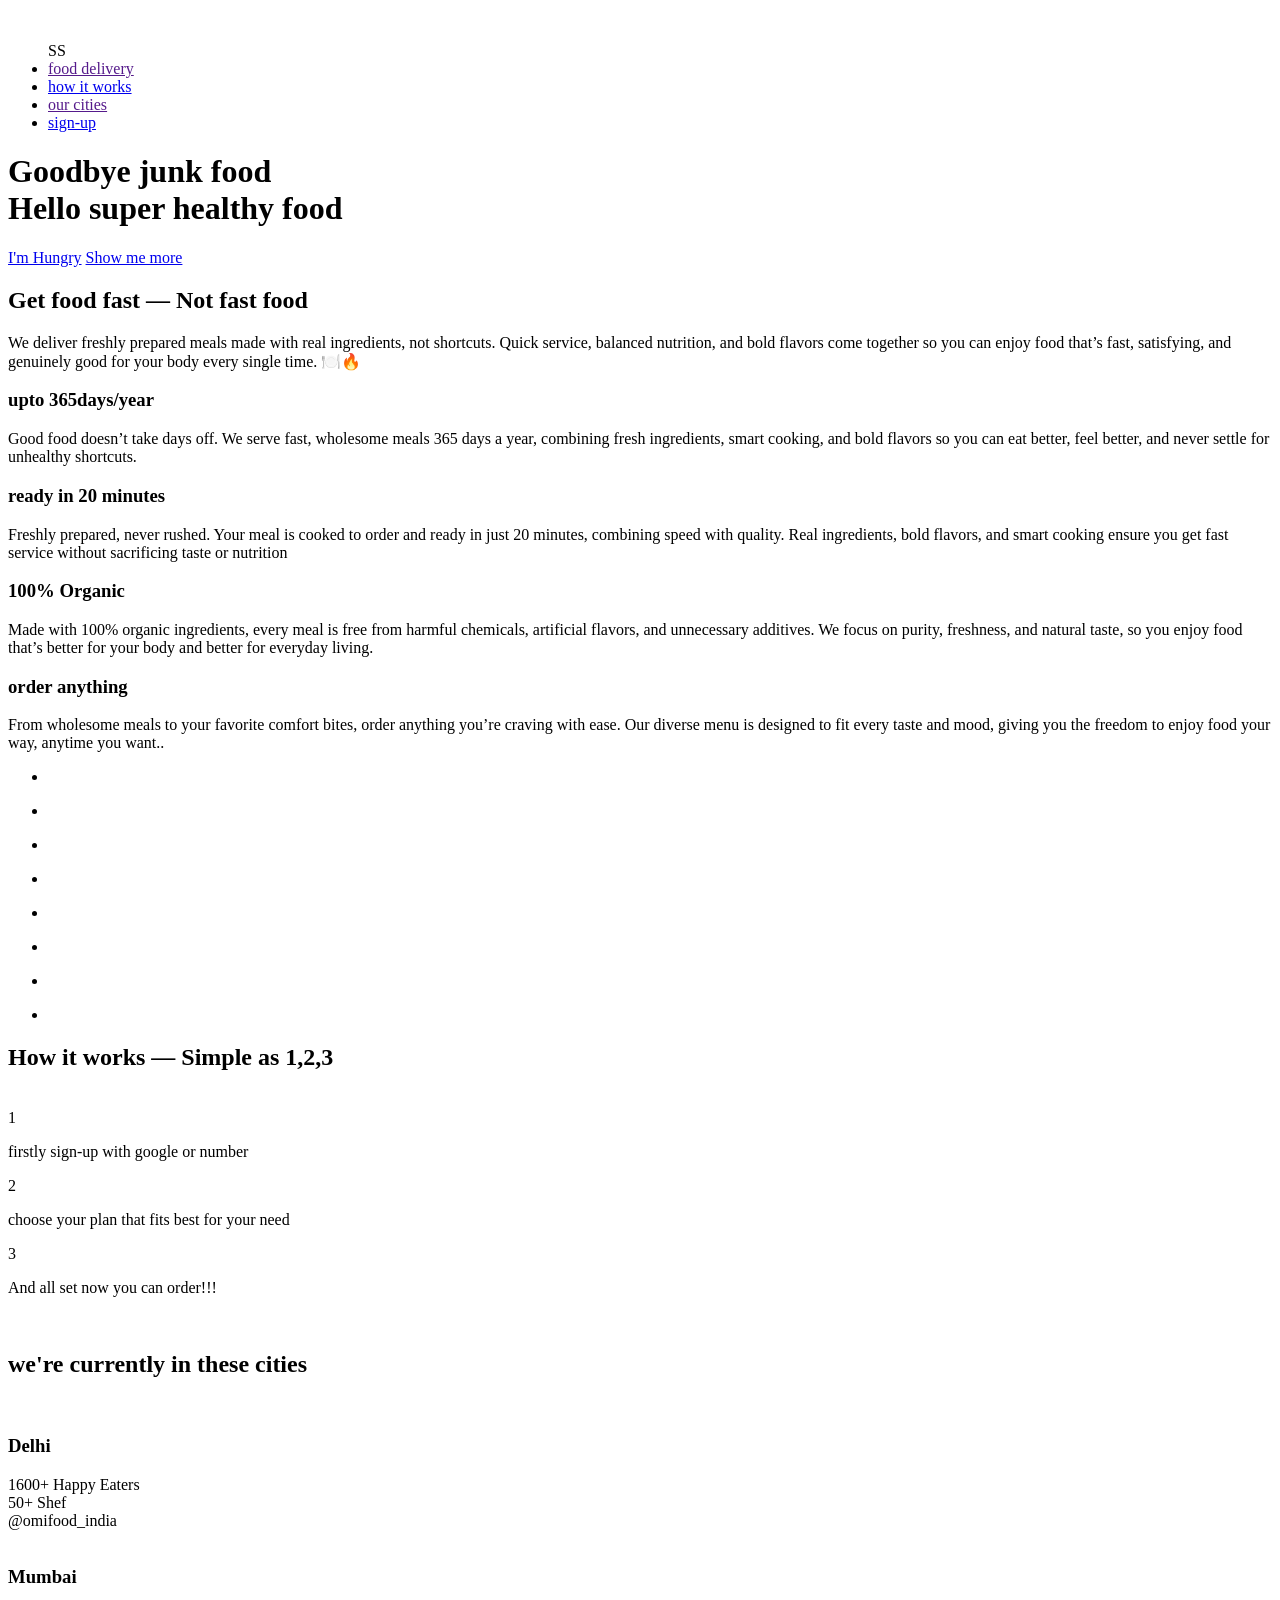
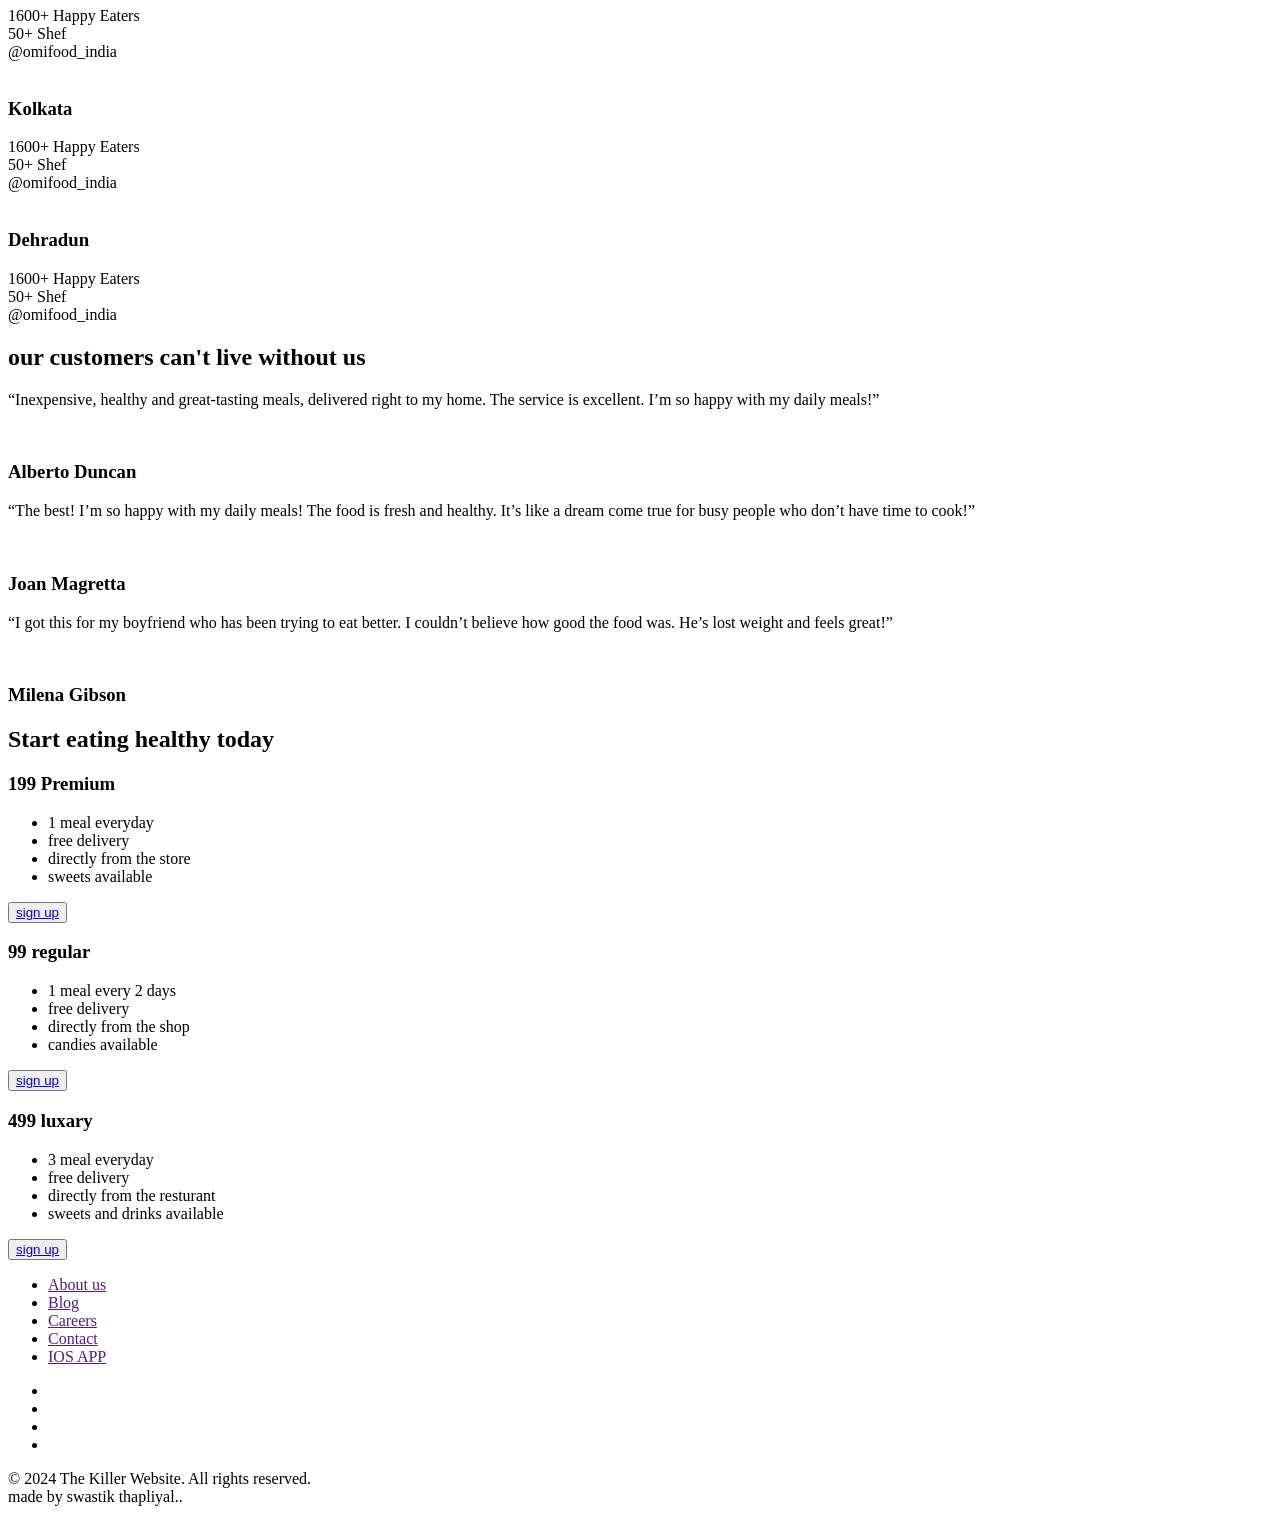
==== index.html @ 11663799 "Add files via upload" ====
<!DOCTYPE html>
<html lang="en">

<head>
    <meta charset="UTF-8">
    <meta name="viewport" content="width=device-width, initial-scale=1.0">
    <title>my food website</title>
    <link rel="stylesheet" href="vendors/css/normalize.css">
    <link rel="icon" type="image/png" href="resources/images/Dark_Green_Cute_and_Playful_Kitchen_Restaurant_Logo-removebg-preview.png">
    <link rel="stylesheet" href="resources/css/style.css">
    <link rel="stylesheet" href="resources/css/queries.css">
    <link rel="stylesheet" href="vendors/css/responsivegridsystem/col.css">
     <link rel="stylesheet" href="vendors/css/responsivegridsystem/12cols.css">
</head>

<body>
    <header>
        <nav>
            <div class="group">
                <img class="Logo swastik"
                    src="resources/images/Dark_Green_Cute_and_Playful_Kitchen_Restaurant_Logo-removebg-preview.png"
                    alt="">
                <ul class="main-nav">SS
                    <li><a href="">food delivery</a></li>
                    <li><a href="#how it works">how it works</a></li>
                    <li><a href="">our cities</a></li>
                    <li><a href="sign-up.html">sign-up</a></li>
                </ul>
            </div>

        </nav>
        <div class="hero-text-box">
            <h1>Goodbye junk food <br> Hello super healthy food</h1>
            <a href="#plans" class="btn btn-full">I'm Hungry</a>
            <a href="#feature" class="btn btn-ghost">Show me more</a>
        </div>
    </header>
    <section class="section-feature" id="feature">
        <div class="group">
            <h2>Get food fast &mdash; Not fast food</h2>
            <p class="long-copy">We deliver freshly prepared meals made with real ingredients, not shortcuts. Quick
                service, balanced nutrition, and bold flavors come together so you can enjoy food that’s fast,
                satisfying, and genuinely good for your body every single time. 🍽️🔥</p>
        </div>
        <div class="group">
            <div class="col span_1_of_4 box">
                <ion-icon class="icons" name="infinite-outline"></ion-icon>
                <h3>upto 365days/year</h3>
                <p>
                    Good food doesn’t take days off. We serve fast, wholesome meals 365 days a year, combining fresh
                    ingredients, smart cooking, and bold flavors so you can eat better, feel better, and never settle
                    for
                    unhealthy shortcuts.</p>
            </div>
            <div class="col span_1_of_4 box ">
                <ion-icon class="icons" name="stopwatch-outline"></ion-icon>

                <h3>ready in 20 minutes</h3>
                <p>Freshly prepared, never rushed. Your meal is cooked to order and ready in just 20 minutes, combining
                    speed with quality. Real ingredients, bold flavors, and smart cooking ensure you get fast service
                    without sacrificing taste or nutrition</p>
            </div>
            <div class="col span_1_of_4 box">
                <ion-icon class="icons" name="fast-food-outline"></ion-icon>
                <h3>100% Organic</h3>
                <p>Made with 100% organic ingredients, every meal is free from harmful chemicals, artificial
                    flavors, and unnecessary additives. We focus on purity, freshness, and natural taste, so you
                    enjoy food that’s better for your body and better for everyday living.</p>
            </div>
            <div class="col span_1_of_4 box">
                <ion-icon class="icons" name="cart-outline"></ion-icon>
                <h3>order anything</h3>
                <p>From wholesome meals to your favorite comfort bites, order anything you’re craving with ease.
                    Our diverse menu is designed to fit every taste and mood, giving you the freedom to enjoy
                    food your way, anytime you want..</p>
            </div>
        </div>
    </section>
    <section class="section-meals">
        <ul class="meals-showcase">
            <li>
                <figure class="meals-img"><img
                        src="resources/images/horizontal-view-tomato-soup-oil-bottle-beans-lemon-bunch-green-mixed-color-table.jpg"
                        alt=""></figure>
            </li>
            <li>
                <figure class="meals-img"><img src="resources/images/pexels-prabal-9609862.jpg " alt=""></figure>
            </li>
            <li>
                <figure class="meals-img"><img src="resources/images/pexels-dee-dave-60341237-8017998.jpg" alt="">
                </figure>
            </li>
            <li>
                <figure class="meals-img"><img src="resources/images/pexels-prabal-9609859.jpg" alt=""></figure>
            </li>
            <li>
                <figure class="meals-img"><img src="resources/images/pexels-prabal-9609865.jpg" alt=""></figure>
            </li>
            <li>
                <figure class="meals-img"><img src="resources/images/kevin-kevin-nwmZhwOSVnM-unsplash.jpg" alt="">
                </figure>
            </li>
            <li>
                <figure class="meals-img"><img src="resources/images/06.jpg" alt=""></figure>
            </li>
            <li>
                <figure class="meals-img"><img src="resources/images/05.jpg" alt=""></figure>
            </li>

        </ul>
    </section>
    <section class="section-step">
        <div class="group" id="how it works">
            <h2 class="how-work">How it works &mdash; Simple as 1,2,3</h2>
        </div>
        <div class="group section-box">
            <div class="col span_1_of_2 image-box">
                <img src="resources/images/UA-removebg-preview.png" alt="">
            </div>
            <div class="col span_1_of_2 work-box2">
                <div class="work-step">
                    <div>1</div>
                    <p>firstly sign-up with google or number</p>
                </div>
                <div class="work-step">
                    <div>2</div>
                    <p>choose your plan that fits best for your need</p>
                </div>
                <div class="work-step">
                    <div>3</div>
                    <p>And all set now you can order!!!</p>
                </div>

                <div class="good-icons">
                    <ion-icon name="logo-google"></ion-icon>
                    <ion-icon name="logo-instagram"></ion-icon>
                    <ion-icon name="logo-facebook"></ion-icon>
                </div>
                <div class="google">
                    <img class="xyz" src="resources/images/gp-removebg-preview.png" alt="">
                    <img src="resources/images/ap-removebg-preview.png" alt="">
                </div>
            </div>
        </div>
    </section>
    <section class="section-cities">
        <div class="group">
            <h2>we're currently in these cities</h2>
        </div>
        <div class="row">
            <div class="col span_1_of_4 box">
                <img src="resources/images/dehli.webp" alt="">
                <h3>Delhi</h3>
                <div class="city-feauture">
                    <ion-icon class="icon-small" name="person-circle-outline"></ion-icon> 1600+ Happy Eaters
                </div>
                <div class="city-feauture">
                    <ion-icon class="icon-small" name="star-sharp"></ion-icon> 50+ Shef
                </div>
                <div class="city-feauture">
                    <ion-icon class="icon-small" name="logo-twitter"></ion-icon> @omifood_india
                </div>
            </div>
            <div class="col span_1_of_4 box">
                <img src="resources/images/mumbai.jpg" alt="">
                <h3>Mumbai</h3>
                <div class="city-feauture">
                    <ion-icon class="icon-small" name="person-circle-outline"></ion-icon> 1600+ Happy Eaters
                </div>
                <div class="city-feauture">
                    <ion-icon class="icon-small" name="star-sharp"></ion-icon> 50+ Shef
                </div>
                <div class="city-feauture">
                    <ion-icon class="icon-small" name="logo-twitter"></ion-icon> @omifood_india
                </div>
            </div>
            <div class="col span_1_of_4 box">
                <img src="resources/images/kolkata.jpg" alt="">
                <h3>Kolkata</h3>
                <div class="city-feauture">
                    <ion-icon class="icon-small" name="person-circle-outline"></ion-icon> 1600+ Happy Eaters
                </div>
                <div class="city-feauture">
                    <ion-icon class="icon-small" name="star-sharp"></ion-icon> 50+ Shef
                </div>
                <div class="city-feauture">
                    <ion-icon class="icon-small" name="logo-twitter"></ion-icon> @omifood_india
                </div>
            </div>
            <div class="col span_1_of_4 box">
                <img src="resources/images/dehradun.jpg" alt="">
                <h3>Dehradun</h3>
                <div class="city-feauture">
                    <ion-icon class="icon-small" name="person-circle-outline"></ion-icon> 1600+ Happy Eaters
                </div>
                <div class="city-feauture">
                    <ion-icon class="icon-small" name="star-sharp"></ion-icon> 50+ Shef
                </div>
                <div class="city-feauture">
                    <ion-icon class="icon-small" name="logo-twitter"></ion-icon> @omifood_india
                </div>
            </div>
        </div>
    </section>
    <section class="customer-testmonials">
        <div class="group">
            <h2>our customers can't live without us</h2>
        </div>
        <div class="group">
            <div class="col span_1_of_3 box testimonial">
                <p>“Inexpensive, healthy and great-tasting meals, delivered right to my home. The service is
                    excellent. I’m so happy with my daily meals!”</p>
                <img src="resources/images/customer-1.jpg" alt="">
                <h3>Alberto Duncan <img src="resources/images/modi.jpg" alt=""></h3>
            </div>
            <div class="col span_1_of_3 box testimonial">
                <p>“The best! I’m so happy with my daily meals! The food is fresh and healthy. It’s like a dream
                    come true for busy people who don’t have time to cook!”</p>
                <img src="resources/images/customer-2.jpg" alt="">
                <h3>Joan Magretta <img src="resources/images/modi.jpg" alt=""></h3>
            </div>
            <div class="col span_1_of_3 box testimonial">
                <p>“I got this for my boyfriend who has been trying to eat better. I couldn’t believe how good the
                    food was. He’s lost weight and feels great!”</p>
                <img src="resources/images/customer-3.jpg" alt="">
                <h3>Milena Gibson <img src="resources/images/modi.jpg" alt=""></h3>
            </div>
        </div>
    </section>
    <section class="purchase" id="plans">
        <h2>Start eating healthy today</h2>
        <div class="group1">

            <div class="span_1_of_31 box1">

                <h3>199 Premium</h3>
                <ul>
                    <li class="li">1 meal everyday</li>
                    <li class="li">free delivery</li>
                    <li class="li">directly from the store</li>
                    <li class="li">sweets available</li>
                </ul>
                <button class="btn btn-full"><a href="sign-up.html">sign up</a></button>
            </div>
            <div class="span_1_of_31 box1">

                <h3>99 regular</h3>
                <ul>
                    <li class="li">1 meal every 2 days</li>
                    <li class="li">free delivery</li>
                    <li class="li">directly from the shop</li>
                    <li class="li">candies available</li>
                </ul>
                <button class="btn btn-full"><a href="sign-up.html">sign up</a></button>
            </div>
            <div class="span_1_of_31 box1">

                <h3>499 luxary</h3>
                <ul>
                    <li class="li">3 meal everyday</li>
                    <li class="li">free delivery</li>
                    <li class="li">directly from the resturant</li>
                    <li class="li">sweets and drinks available</li>
                </ul>
                <button class="btn btn-full"><a href="sign-up.html">sign up</a></button>
            </div>

    </section>

    <footer>
        <div class="group">
            <div class="col span_1_of_2">
                <ul class="footernav">
                    <li><a href="">About us</a></li>
                    <li><a href="">Blog</a></li>
                    <li><a href="">Careers</a></li>
                    <li><a href="">Contact</a></li>
                    <li><a href="">IOS APP</a></li>
                </ul>
            </div>
            <div class="col span_1_of_2">
                <ul class="sociallinks">
                    <li>
                        <ion-icon name="logo-facebook"></ion-icon>
                    </li>
                    <li>
                        <ion-icon name="logo-twitter"></ion-icon>
                    </li>
                    <li>
                        <ion-icon name="logo-instagram"></ion-icon>
                    </li>
                    <li>
                        <ion-icon name="logo-google"></ion-icon>
                    </li>
                </ul>
            </div>
            <div class="group">
                <p>&copy; 2024 The Killer Website. All rights reserved.
                    <br>
                    made by swastik thapliyal..
                </p>
            </div>
        </div>
    </footer>
    <script src="https://ajax.googleapis.com/ajax/libs/jquery/3.7.1/jquery.min.js"></script>
    <script type="module" src="https://unpkg.com/ionicons@7.1.0/dist/ionicons/ionicons.esm.js"></script>
    <script>
$(document).ready(function(){
  // Add smooth scrolling to all links
  $("a").on('click', function(event) {

    // Make sure this.hash has a value before overriding default behavior
    if (this.hash !== "") {
      // Prevent default anchor click behavior
      event.preventDefault();

      // Store hash
      var hash = this.hash;

      // Using jQuery's animate() method to add smooth page scroll
      // The optional number (800) specifies the number of milliseconds it takes to scroll to the specified area
      $('html, body').animate({
        scrollTop: $(hash).offset().top
      }, 800, function(){

        // Add hash (#) to URL when done scrolling (default click behavior)
        window.location.hash = hash;
      });
    } // End if
  });
});
</script>

</body>

</html>
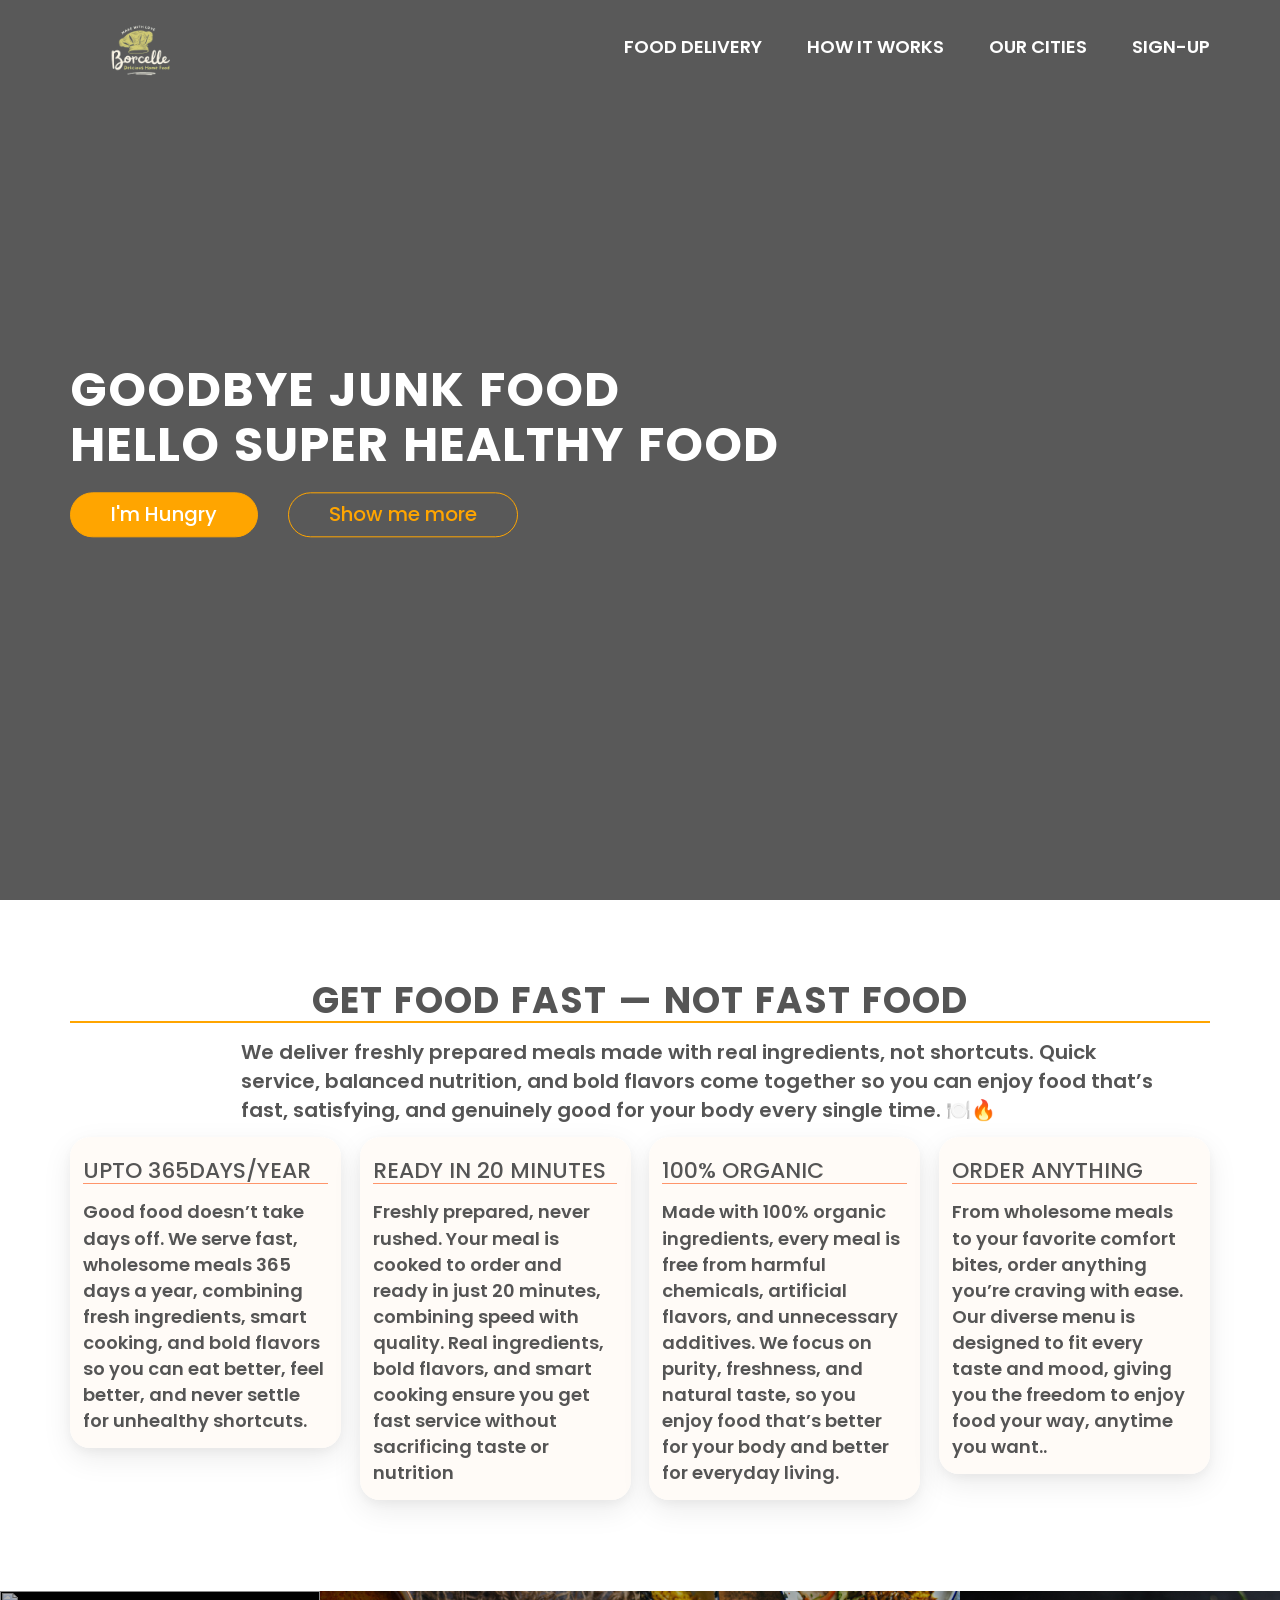
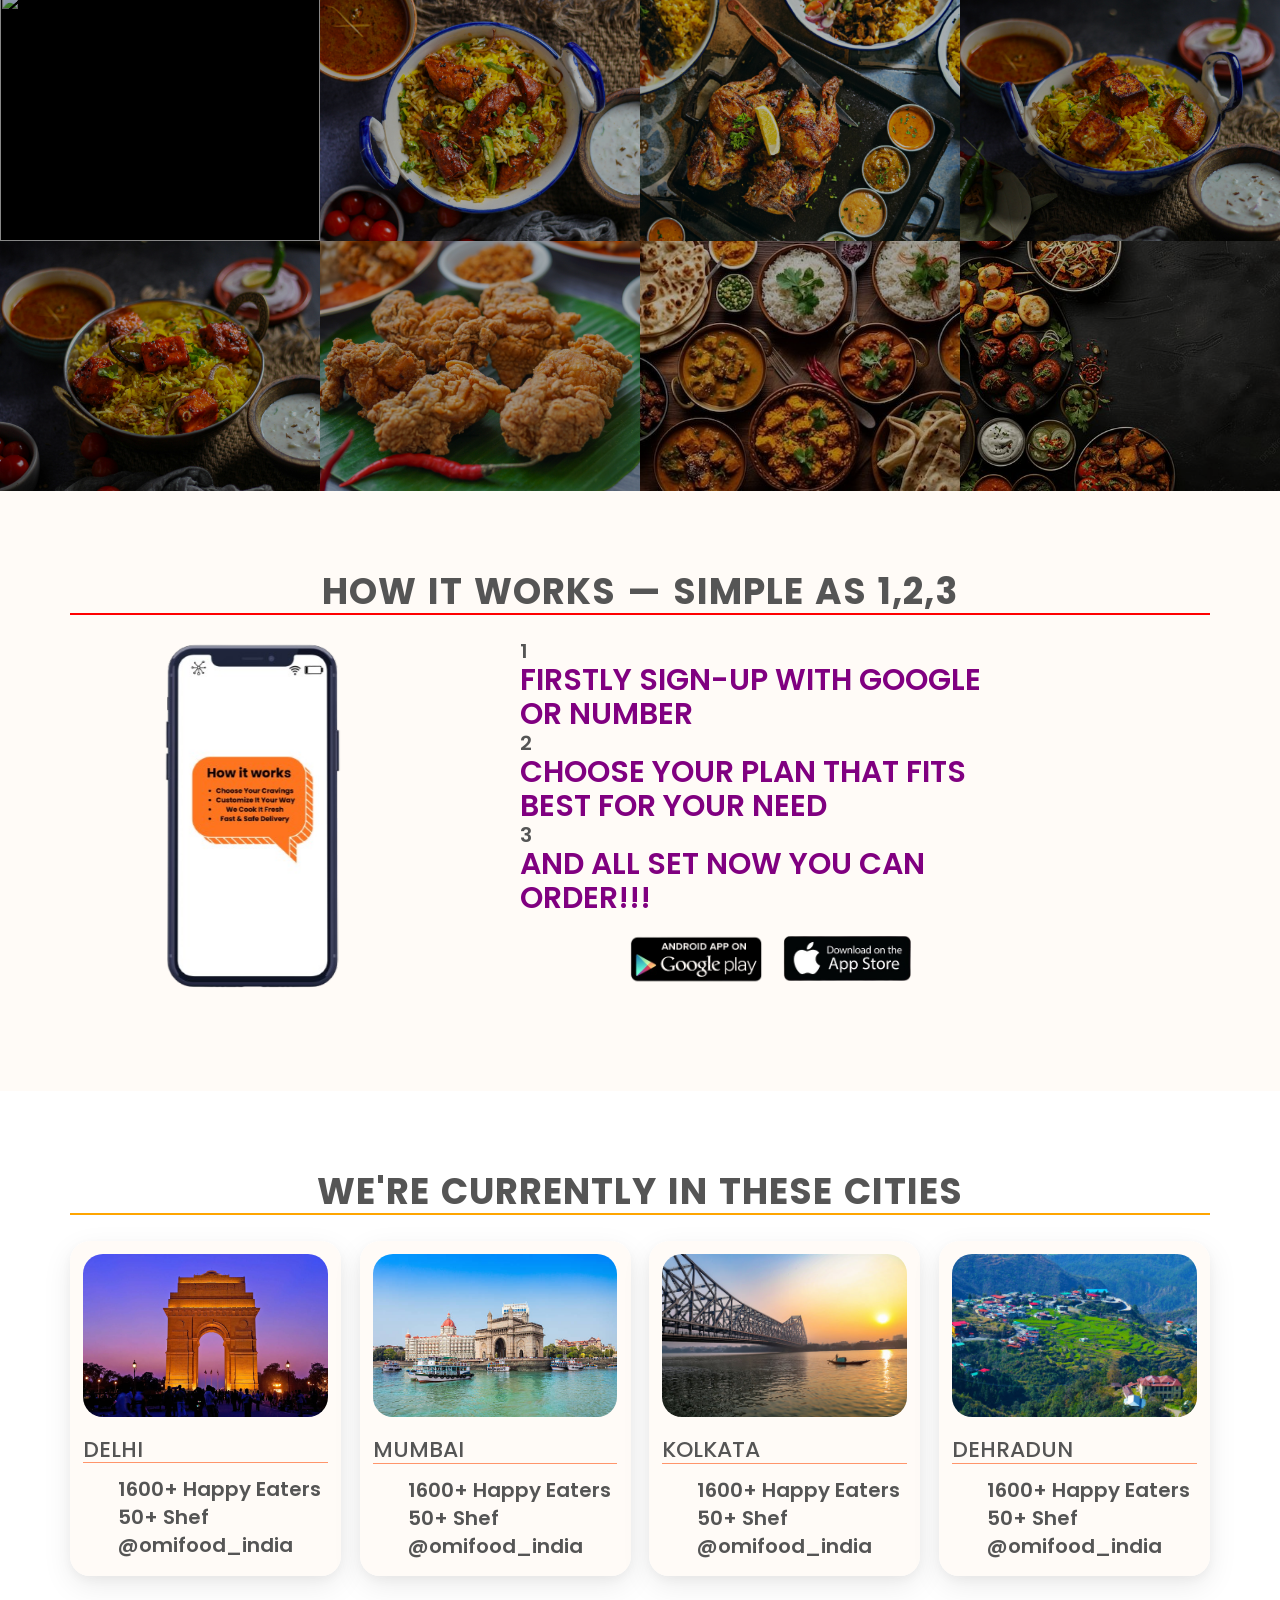
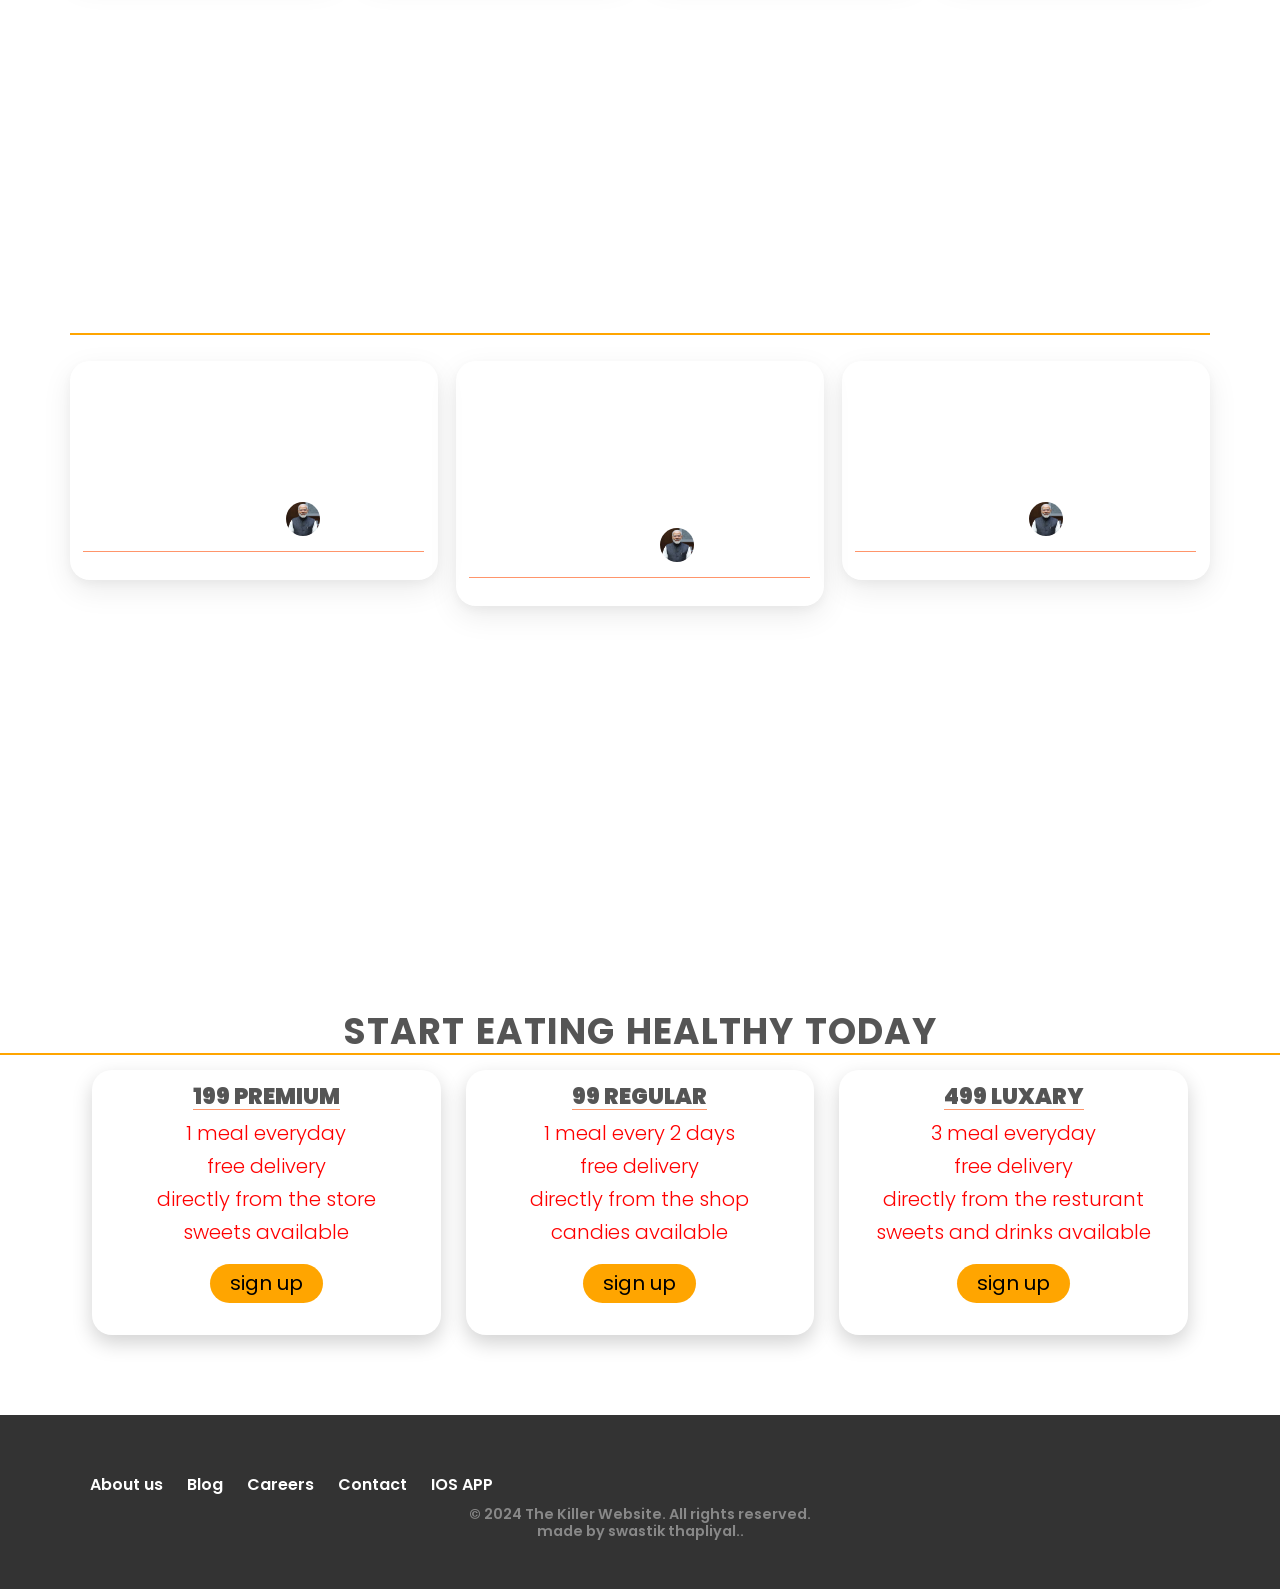
==== commit 2be675fd: "Update index.html" ====
--- a/index.html
+++ b/index.html
@@ -20,7 +20,7 @@
                 <img class="Logo swastik"
                     src="resources/images/Dark_Green_Cute_and_Playful_Kitchen_Restaurant_Logo-removebg-preview.png"
                     alt="">
-                <ul class="main-nav">SS
+                <ul class="main-nav">
                     <li><a href="">food delivery</a></li>
                     <li><a href="#how it works">how it works</a></li>
                     <li><a href="">our cities</a></li>
@@ -333,4 +333,4 @@
 
 </body>
 
-</html>+</html>
--- a/resources/css/style.css
+++ b/resources/css/style.css
@@ -0,0 +1,451 @@
+@import url('https://fonts.googleapis.com/css2?family=Baloo+2:wght@400..800&family=Poppins:ital,wght@0,100;0,200;0,300;0,400;0,500;0,600;0,700;0,800;0,900;1,100;1,200;1,300;1,400;1,500;1,600;1,700;1,800;1,900&display=swap');
+
+* {
+    margin: 0;
+    padding: 0;
+    box-sizing: border-box;
+}
+
+html {
+    background-color: #fff;
+    color: #555;
+    text-rendering: optimizeLegibility;
+    font-family: "Poppins", sans-serif;
+    font-weight: 600;
+    font-style: normal;
+    font-size: 20px;
+    scroll-behavior: smooth;
+    overflow-x: hidden;
+}
+
+.group {
+    margin: 0 auto;
+    max-width: 1140px;
+
+}
+h1{
+    margin-top: 0px;
+    margin-bottom: 20px;
+    padding: 0;
+ color: #fff;
+ font-size: 240%;
+ font-weight: 700;
+ text-transform: uppercase;
+ letter-spacing: 1px;
+ word-spacing: 3px;
+}
+header{
+      background-image:
+      linear-gradient(rgba(0,0,0,0.65), rgba(0,0,0,0.65)),
+      url("img/top-view-cooked-bell-peppers-with-different-seasonings-dark-grey-surface-food-dolma-vegetable-meal-beef.jpg");
+    height: 100vh;
+    background-size: cover;
+    background-position: center;
+   
+   
+  
+}
+    .hero-text-box{
+        position: absolute;
+        width: 1140px;
+        top: 50%;
+        left: 50%;
+        transform: translate(-50%,-50%);
+        
+    }
+.btn:link,
+.btn:visited{
+    display: inline-block;
+    padding: 10px 40px;
+    text-decoration: none;
+    font-weight: 500;
+    transition: background-color 0.2s, border 0.2s, color 0.2s;
+    border-radius: 200px;
+}
+
+.btn-full:link,
+.btn-full:visited{
+    background-color: orange;
+    color: white;
+    border: 1px solid orange;
+    margin-right: 25px;
+}
+
+.btn-ghost:link,
+.btn-ghost:visited{
+    background-color: transparent;
+    color: orange;
+    border: 1px solid orange;
+}
+
+
+.btn:hover,
+.btn:active{
+    background-color: rgba(255, 132, 0, 0.545);
+}
+
+.btn-ghost:hover,
+.btn-ghost:active{
+    background-color: rgba(255, 132, 0, 0.545);
+    color: #ffffff;
+}
+.Logo{
+    height: 100px;
+    width: auto;
+    float: left;
+    margin-left: 20px;
+}
+.main-nav
+{
+    list-style: none;
+    float: right;
+    margin-top: 35px;
+}
+.main-nav li{
+    display: inline-block;
+    margin-left: 40px;
+   
+}
+.main-nav li a:link,
+.main-nav li a:visited{
+  text-transform: uppercase;
+    color: #fff;
+    text-decoration: none;
+    font-size: 90%;
+border-bottom: 2px solid transparent;
+padding: 8px 0px;
+transition: border-bottom 0.2s;
+}
+.main-nav li a:hover,
+.main-nav li a:active{
+border-bottom: 2px solid orange;
+}
+section{
+    padding: 80px 0px;
+}
+h2{
+    font-weight: 500px;
+    text-align: center;
+    text-transform: uppercase;
+    word-spacing: 2px;
+    font-size: 180%;
+    margin-bottom: 15px;
+    letter-spacing: 1px;
+    border-bottom: 2px solid orange;
+}
+.long-copy{
+    line-height: 145%;
+    margin-left: 15%;
+    width: 80%;
+    margin-right: 15%;
+}
+.box{
+    padding: 1%;
+    border: 2px solid transparent;
+    border-radius: 20px;
+  box-shadow: 
+    0 10px 30px rgba(0, 0, 0, 0.08),
+    0 4px 10px rgba(0, 0, 0, 0.04);
+  transition: all 0.3s ease;
+  background-color: #fffaf5cc;
+}
+h3{
+    text-transform: uppercase;
+    font-weight: 500;
+    margin-bottom: 15px;
+    font-size: 110%;
+    border-bottom: 1px solid rgb(255, 149, 107);
+}
+.box p{
+    font-size: 90%;
+    line-height: 145%;
+}
+/* .icons{
+height: 
+} */
+ .box:hover,
+ .box:active{
+      transform: translateY(-8px);
+  box-shadow: 
+    0 20px 40px rgba(0, 0, 0, 0.12),
+    0 8px 15px rgba(0, 0, 0, 0.06);
+
+ }
+ .icons{
+    font-size: 350%;
+    display: block;
+    color: purple;
+    margin-bottom: 8px;
+ }
+.section-meals {
+    width: 100%;
+    padding: 0;
+    margin: 0;
+    overflow: hidden; /* scrollbar hatane ke liye */
+}
+
+.meals-showcase {
+    list-style: none;
+    display: grid;
+    grid-template-columns: repeat(4, 1fr); /* 4 images ek row me */
+    grid-template-rows: repeat(2, 250px);  /* 2 rows */
+    gap: 0; /* no gap */
+    margin: 0;
+    padding: 0;
+}
+
+.meals-showcase li {
+    width: 100%;
+    height: 100%;
+}
+
+.meals-img {
+    width: 100%;
+    height: 100%;
+    overflow: hidden;
+    background-color: black;
+}
+
+.meals-img img{
+    width: 100%;
+    height: 100%;
+    object-fit: cover; /* images crop ho jaengi but same size */
+    display: block;
+    opacity: 0.7;
+    transition: transform 0.5s, opacity 0.3s;
+}
+
+.meals-img img:hover{
+    transform: scale(1.07);
+ 
+    opacity: 1;
+}
+
+.image-box img{
+    width: auto;
+    height: 350px;
+   
+    object-fit: cover;
+;
+
+}
+.image-box{
+    display: flex !important;
+    justify-content: center;
+    align-items: center;
+    height: 100%;
+    width: 100%;
+    margin: 0 auto;
+   
+}
+.section-box{
+    width: 80%;
+   margin: 0;
+    padding: 0;
+  
+
+}
+.work-box2{
+      height: fit-content;
+
+}
+.work-step p{
+    text-transform: uppercase;
+    font-size: 30px;
+    color: purple;
+}
+.good-icons{
+   display: flex;
+   justify-content: space-between;
+/* position: relative;
+top: 20px;
+width: 30%; */
+}
+.how-work{
+    border-bottom: 2px solid red;
+}
+.google{
+    display: flex;
+    justify-content: center;
+    align-items: center;
+   
+}
+.google img{
+    width: 30%;
+}
+.xyz{
+    height: 10%;
+}
+
+.box img{
+    width: 100%;
+    height: 150px;
+    object-fit: cover;
+    margin-bottom: 15px;
+    border-radius: 20px;
+    height: auto;
+}
+.section-step{
+    background-color: #fffaf5cc;
+    height: fit-content;
+
+}
+.city-feauture{
+margin-bottom: 5px;
+}
+.icon-small{
+    margin-top: -5px;
+color: orange;
+display: inline-block;
+width: 30px;
+}
+.section-cities{
+  /* position: relative; */
+  height: 80vh;
+  /* top: -43px; */
+  background-color: transparent;
+}
+.customer-testmonials {
+    background-image: linear-gradient(rgba(0,0,0,0.65), rgba(0,0,0,0.65)),
+                      url("img/pizza.jpg");
+                      /* height: 100vh; */
+    background-size: cover;
+    background-position: center;
+    background-attachment: fixed;
+
+    min-height: 80vh;   /* ya 100vh */
+    padding: 80px 0;    /* content ke liye space */
+    margin:0;
+    color: #fff;
+}
+.testimonial{
+    color: rgb(255, 255, 255);
+    display: flex;
+    justify-content: space-between;
+    align-items: center;
+}
+
+.testimonial img{
+    width: 10%;
+
+margin-right: 10px;
+
+    border-radius: 50%;
+    object-fit: cover;
+    margin-bottom: 15px;
+vertical-align: middle;
+}
+.customer-testmonials .box{
+    background-color: transparent;
+}
+
+.customer-testmonials .box:hover{
+    background-color: thistle;
+    color: black;
+}
+.box1{
+    border: 2px solid transparent;
+    border-radius: 20px;
+   width: 27.26%;
+
+             /* ↓ reduced width */
+    display: flex;
+    flex-direction: column;
+    justify-content: space-between; /* pushes button to bottom */
+    align-items: center;       /* centers horizontally */
+    padding: 10px;
+     box-shadow: 0 8px 20px rgba(0,0,0,0.18);
+   transition: ease-in-out 0.3s;
+}
+.box1 h3{
+    text-align: center;
+    border-bottom: 1px solid rgb(255, 149, 107);
+    margin: 2px;
+    padding: 0;
+    text-transform: uppercase;
+    font-weight: bolder;
+    
+}
+.box1 ul li{
+    text-align: center;
+ font-size: 20px;
+ list-style: none;
+
+}
+.li{
+margin: 10px 0 0 0;
+font-weight: 300;
+color: red;
+}
+.box1 button{
+    border-radius: 20px;
+    background-color: orange;
+    padding: 8px 20px;
+    border: none;
+    cursor: pointer;
+    margin: 20px;
+}
+.group1{
+    display: flex;
+gap: 25px;
+justify-content: center;
+}
+.box1:hover{
+    box-shadow:    0 5px 15px rgba(255, 193, 7, 0.4),
+        0 10px 30px rgba(255, 193, 7, 0.3); 
+         transform: translateY(-8px);
+}
+footer{
+    background: #333;
+    font-size: 80%;
+    padding: 50px ;
+
+ 
+
+}
+.footernav{
+    list-style: none;
+    float: left;
+
+}
+.sociallinks{
+    list-style: none;
+    float: right;
+
+}
+.footernav li,
+.sociallinks li{
+    display: inline-block;
+    margin-left: 20px;
+}
+.footernav li a:link,
+.footernav li a:visited,
+.sociallinks li a:link,
+.sociallinks li a:visited{
+    color: #fff;
+    text-decoration: none;
+    transition: color 0.2s;
+    border: 0;
+}
+.footernav li a:hover,
+.footernav li a:hover{
+    color: orange;
+}
+footer p{
+    color: #888;
+    text-align: center;
+    font-size: 90%;
+    margin-top: 20px;
+}
+.sociallinks li:hover{
+    color: orange;
+}
+.row{
+    max-width: 1140px;
+    margin: 0 auto;
+
+}
+a{
+    text-decoration: none;
+    color: inherit;
+}
--- a/resources/css/queries.css
+++ b/resources/css/queries.css
@@ -0,0 +1,138 @@
+/* media queries for large tablets to laptops */
+@media only screen and (max-width: 1200px) {
+       .hero-text-box{
+    
+        width: 100%;
+        padding: 0 2%;
+        
+        
+    }
+    .group{
+        padding: 0 2%;
+    }
+}
+
+
+
+/* media queries for small tablets to large tablets */
+@media only screen and (max-width: 1023px) {
+    .long-copy{
+        width: 80%;
+        margin-left: 10%;
+    }
+    body{ font-size: 18px;}
+    section{
+        padding: 60px 0;
+    }
+    .section-box{
+        margin: 10px;
+    }
+    .google{
+       position: relative;
+       top: 20px;
+    }
+    .work-box2{
+        margin-top: 20px;
+        position: relative;
+        right: -20px;
+        
+    }
+    .work-step{
+        position: relative;
+         bottom: 47px;
+        
+    }
+    .good-icons{
+        position: relative;
+        bottom: 50px;
+    }
+}
+
+/* media queries for small phone to small tablet */
+@media only screen and (max-width: 767px) {
+    .hero-text-box h1{
+        font-size: 120%;
+        font-weight: 700;
+    }
+    .hero-text-box a{
+        width: 30%;
+    }
+   .box p{
+    font-size: 60%;
+   }
+   .box .icons{
+    font-size: 190%;
+   }
+   .long-copy {
+    font-size: 13px;
+   }
+   .work-step p{
+    font-size: 15px;
+   }
+   
+   .city-feauture{
+    font-size: 12px;
+   }
+  .city-feauture .icons-small{
+   width: 30px;
+}
+.main-nav li{
+    font-size: 14px;
+   
+}
+.main-nav{
+    margin-top: 22px;
+}
+ .swastik{
+    height: 75px;
+
+}
+.footernav{
+    font-size: 10px;
+}
+}
+
+/* media queries for small phone */
+@media only screen and (max-width: 480px) {
+    section{
+        padding: 25px 0;
+    }
+    .main-nav li{
+        margin: 4px;
+        font-size: 60%;
+    }
+    .main-nav{
+        margin-top: 10px;
+    }
+   nav .group{
+    padding: 0;
+    font-size: 100%;
+    margin: 0;
+
+   }
+   .swastik{
+    height: 50px;
+   }
+   .hero-text-box a{
+    width: 30%;
+    font-size: 30%
+    ;
+   }
+   .long-copy{
+    font-size: 10px;
+   }
+   .work-box img{
+    margin: 30px;
+
+   }
+   .work-step {
+   position: relative;
+        bottom: 10px;
+        left: 28px;
+   }
+   .good-icons{
+     position: relative;
+    bottom: 1px;
+   }
+
+}
--- a/vendors/css/responsivegridsystem/col.css
+++ b/vendors/css/responsivegridsystem/col.css
@@ -0,0 +1,764 @@
+
+/*  SECTIONS  ============================================================================= */
+
+.section {
+	clear: both;
+	padding: 0px;
+	margin: 0px;
+}
+
+/*  GROUPING  ============================================================================= */
+
+
+.group:before,
+.group:after {
+    content:"";
+    display:table;
+}
+.group:after {
+    clear:both;
+}
+.group {
+    zoom:1; /* For IE 6/7 (trigger hasLayout) */
+}
+
+/*  GRID COLUMN SETUP   ==================================================================== */
+
+.col {
+	display: block;
+	float:left;
+	margin: 1% 0 1% 1.6%;
+}
+
+.col:first-child { margin-left: 0; } /* all browsers except IE6 and lower */
+
+
+/*  REMOVE MARGINS AS ALL GO FULL WIDTH AT 480 PIXELS */
+
+@media only screen and (max-width: 480px) {
+	.col { 
+		margin: 1% 0 1% 0%;
+	}
+}
+/*  GRID OF TWO   ============================================================================= */
+
+
+.span_2_of_2 {
+	width: 100%;
+}
+
+.span_1_of_2 {
+	width: 49.2%;
+}
+
+/*  GO FULL WIDTH AT LESS THAN 480 PIXELS */
+
+@media only screen and (max-width: 480px) {
+	.span_2_of_2 {
+		width: 100%; 
+	}
+	.span_1_of_2 {
+		width: 100%; 
+	}
+}
+
+/*  GRID OF THREE   ============================================================================= */
+
+	
+.span_3_of_3 {
+	width: 100%; 
+}
+
+.span_2_of_3 {
+	width: 66.13%; 
+}
+
+.span_1_of_3 {
+	width: 32.26%; 
+}
+
+
+/*  GO FULL WIDTH AT LESS THAN 480 PIXELS */
+
+@media only screen and (max-width: 480px) {
+	.span_3_of_3 {
+		width: 100%; 
+	}
+	.span_2_of_3 {
+		width: 100%; 
+	}
+	.span_1_of_3 {
+		width: 100%;
+	}
+}
+/*  GRID OF FOUR   ============================================================================= */
+
+	
+.span_4_of_4 {
+	width: 100%; 
+}
+
+.span_3_of_4 {
+	width: 74.6%; 
+}
+
+.span_2_of_4 {
+	width: 49.2%; 
+}
+
+.span_1_of_4 {
+	width: 23.8%; 
+}
+
+
+/*  GO FULL WIDTH AT LESS THAN 480 PIXELS */
+
+@media only screen and (max-width: 480px) {
+	.span_4_of_4 {
+		width: 100%; 
+	}
+	.span_3_of_4 {
+		width: 100%; 
+	}
+	.span_2_of_4 {
+		width: 100%; 
+	}
+	.span_1_of_4 {
+		width: 100%; 
+	}
+}
+/*  GRID OF FIVE   ============================================================================= */
+
+	
+.span_5_of_5 {
+	width: 100%;
+}
+
+.span_4_of_5 {
+  	width: 79.68%; 
+}
+
+.span_3_of_5 {
+  	width: 59.36%; 
+}
+
+.span_2_of_5 {
+  	width: 39.04%;
+}
+
+.span_1_of_5 {
+  	width: 18.72%;
+}
+
+
+/*  GO FULL WIDTH AT LESS THAN 480 PIXELS */
+
+@media only screen and (max-width: 480px) {
+	.span_5_of_5 {
+		width: 100%; 
+	}
+	.span_4_of_5 {
+		width: 100%; 
+	}
+	.span_3_of_5 {
+		width: 100%; 
+	}
+	.span_2_of_5 {
+		width: 100%; 
+	}
+	.span_1_of_5 {
+		width: 100%; 
+	}
+}
+/*  GRID OF SIX   ============================================================================= */
+
+
+.span_6_of_6 {
+	width: 100%;
+}
+
+.span_5_of_6 {
+  	width: 83.06%;
+}
+
+.span_4_of_6 {
+  	width: 66.13%;
+}
+
+.span_3_of_6 {
+  	width: 49.2%;
+}
+
+.span_2_of_6 {
+  	width: 32.26%;
+}
+
+.span_1_of_6 {
+  	width: 15.33%;
+}
+
+
+/*  GO FULL WIDTH AT LESS THAN 480 PIXELS */
+
+@media only screen and (max-width: 480px) {
+	.span_6_of_6 {
+		width: 100%; 
+	}
+	.span_5_of_6 {
+		width: 100%; 
+	}
+	.span_4_of_6 {
+		width: 100%; 
+	}
+	.span_3_of_6 {
+		width: 100%; 
+	}
+	.span_2_of_6 {
+		width: 100%; 
+	}
+	.span_1_of_6 {
+		width: 100%; 
+	}
+}
+/*  GRID OF SEVEN   ============================================================================= */
+
+
+.span_7_of_7 {
+	width: 100%;
+}
+
+.span_6_of_7 {
+	width: 85.48%;
+}
+
+.span_5_of_7 {
+  	width: 70.97%;
+}
+
+.span_4_of_7 {
+  	width: 56.45%;
+}
+
+.span_3_of_7 {
+  	width: 41.94%;
+}
+
+.span_2_of_7 {
+  	width: 27.42%;
+}
+
+.span_1_of_7 {
+  	width: 12.91%;
+}
+
+
+/*  GO FULL WIDTH AT LESS THAN 480 PIXELS */
+
+@media only screen and (max-width: 480px) {
+	.span_7_of_7 {
+		width: 100%; 
+	}
+	.span_6_of_7 {
+		width: 100%; 
+	}
+	.span_5_of_7 {
+		width: 100%; 
+	}
+	.span_4_of_7 {
+		width: 100%; 
+	}
+	.span_3_of_7 {
+		width: 100%; 
+	}
+	.span_2_of_7 {
+		width: 100%; 
+	}
+	.span_1_of_7 {
+		width: 100%; 
+	}
+}
+/*  GRID OF EIGHT   ============================================================================= */
+
+	
+.span_8_of_8 {
+	width: 100%;
+}
+
+.span_7_of_8 {
+	width: 87.3%; 
+}
+
+.span_6_of_8 {
+	width: 74.6%; 
+}
+
+.span_5_of_8 {
+	width: 61.9%; 
+}
+
+.span_4_of_8 {
+	width: 49.2%; 
+}
+
+.span_3_of_8 {
+	width: 36.5%;
+}
+
+.span_2_of_8 {
+	width: 23.8%; 
+}
+
+.span_1_of_8 {
+	width: 11.1%; 
+}
+
+
+/*  GO FULL WIDTH AT LESS THAN 480 PIXELS */
+
+@media only screen and (max-width: 480px) {
+	.span_8_of_8 {
+		width: 100%; 
+	}
+	.span_7_of_8 {
+		width: 100%; 
+	}
+	.span_6_of_8 {
+		width: 100%; 
+	}
+	.span_5_of_8 {
+		width: 100%; 
+	}
+	.span_4_of_8 {
+		width: 100%; 
+	}
+	.span_3_of_8 {
+		width: 100%; 
+	}
+	.span_2_of_8 {
+		width: 100%; 
+	}
+	.span_1_of_8 {
+		width: 100%; 
+	}
+}
+/*  GRID OF NINE   ============================================================================= */
+
+
+.span_9_of_9 {
+	width: 100%;
+}
+
+.span_8_of_9 {
+	width: 88.71%;
+}
+
+.span_7_of_9 {
+	width: 77.42%; 
+}
+
+.span_6_of_9 {
+	width: 66.13%; 
+}
+
+.span_5_of_9 {
+	width: 54.84%; 
+}
+
+.span_4_of_9 {
+	width: 43.55%; 
+}
+
+.span_3_of_9 {
+	width: 32.26%;
+}
+
+.span_2_of_9 {
+	width: 20.97%; 
+}
+
+.span_1_of_9 {
+	width: 9.68%; 
+}
+
+
+/*  GO FULL WIDTH AT LESS THAN 480 PIXELS */
+
+@media only screen and (max-width: 480px) {
+	.span_9_of_9 {
+		width: 100%; 
+	}
+	.span_8_of_9 {
+		width: 100%; 
+	}
+	.span_7_of_9 {
+		width: 100%; 
+	}
+	.span_6_of_9 {
+		width: 100%; 
+	}
+	.span_5_of_9 {
+		width: 100%; 
+	}
+	.span_4_of_9 {
+		width: 100%; 
+	}
+	.span_3_of_9 {
+		width: 100%; 
+	}
+	.span_2_of_9 {
+		width: 100%; 
+	}
+	.span_1_of_9 {
+		width: 100%; 
+	}
+}
+/*  GRID OF TEN   ============================================================================= */
+
+
+.span_10_of_10 {
+	width: 100%;
+}
+
+.span_9_of_10 {
+	width: 89.84%;
+}
+
+.span_8_of_10 {
+	width: 79.68%;
+}
+
+.span_7_of_10 {
+	width: 69.52%; 
+}
+
+.span_6_of_10 {
+	width: 59.36%; 
+}
+
+.span_5_of_10 {
+	width: 49.2%; 
+}
+
+.span_4_of_10 {
+	width: 39.04%; 
+}
+
+.span_3_of_10 {
+	width: 28.88%;
+}
+
+.span_2_of_10 {
+	width: 18.72%; 
+}
+
+.span_1_of_10 {
+	width: 8.56%; 
+}
+
+
+/*  GO FULL WIDTH AT LESS THAN 480 PIXELS */
+
+@media only screen and (max-width: 480px) {
+	.span_10_of_10 {
+		width: 100%; 
+	}
+	.span_9_of_10 {
+		width: 100%; 
+	}
+	.span_8_of_10 {
+		width: 100%; 
+	}
+	.span_7_of_10 {
+		width: 100%; 
+	}
+	.span_6_of_10 {
+		width: 100%; 
+	}
+	.span_5_of_10 {
+		width: 100%; 
+	}
+	.span_4_of_10 {
+		width: 100%; 
+	}
+	.span_3_of_10 {
+		width: 100%; 
+	}
+	.span_2_of_10 {
+		width: 100%; 
+	}
+	.span_1_of_10 {
+		width: 100%; 
+	}
+}
+/*  GRID OF ELEVEN   ============================================================================= */
+
+.span_11_of_11 {
+	width: 100%;
+}
+
+.span_10_of_11 {
+	width: 90.76%;
+}
+
+.span_9_of_11 {
+	width: 81.52%;
+}
+
+.span_8_of_11 {
+	width: 72.29%;
+}
+
+.span_7_of_11 {
+	width: 63.05%; 
+}
+
+.span_6_of_11 {
+	width: 53.81%; 
+}
+
+.span_5_of_11 {
+	width: 44.58%; 
+}
+
+.span_4_of_11 {
+	width: 35.34%; 
+}
+
+.span_3_of_11 {
+	width: 26.1%;
+}
+
+.span_2_of_11 {
+	width: 16.87%; 
+}
+
+.span_1_of_11 {
+	width: 7.63%; 
+}
+
+
+/*  GO FULL WIDTH AT LESS THAN 480 PIXELS */
+
+@media only screen and (max-width: 480px) {
+	.span_11_of_11 {
+		width: 100%; 
+	}
+	.span_10_of_11 {
+		width: 100%; 
+	}
+	.span_9_of_11 {
+		width: 100%; 
+	}
+	.span_8_of_11 {
+		width: 100%; 
+	}
+	.span_7_of_11 {
+		width: 100%; 
+	}
+	.span_6_of_11 {
+		width: 100%; 
+	}
+	.span_5_of_11 {
+		width: 100%; 
+	}
+	.span_4_of_11 {
+		width: 100%; 
+	}
+	.span_3_of_11 {
+		width: 100%; 
+	}
+	.span_2_of_11 {
+		width: 100%; 
+	}
+	.span_1_of_11 {
+		width: 100%; 
+	}
+}
+/*  GRID OF TWELVE   ============================================================================= */
+
+.span_12_of_12 {
+	width: 100%;
+}
+
+.span_11_of_12 {
+	width: 91.53%;
+}
+
+.span_10_of_12 {
+	width: 83.06%;
+}
+
+.span_9_of_12 {
+	width: 74.6%;
+}
+
+.span_8_of_12 {
+	width: 66.13%;
+}
+
+.span_7_of_12 {
+	width: 57.66%; 
+}
+
+.span_6_of_12 {
+	width: 49.2%; 
+}
+
+.span_5_of_12 {
+	width: 40.73%; 
+}
+
+.span_4_of_12 {
+	width: 32.26%; 
+}
+
+.span_3_of_12 {
+	width: 23.8%;
+}
+
+.span_2_of_12 {
+	width: 15.33%; 
+}
+
+.span_1_of_12 {
+	width: 6.86%; 
+}
+
+
+/*  GO FULL WIDTH AT LESS THAN 480 PIXELS */
+
+@media only screen and (max-width: 480px) {
+	.span_12_of_12 {
+		width: 100%; 
+	}
+	.span_11_of_12 {
+		width: 100%; 
+	}
+	.span_10_of_12 {
+		width: 100%; 
+	}
+	.span_9_of_12 {
+		width: 100%; 
+	}
+	.span_8_of_12 {
+		width: 100%; 
+	}
+	.span_7_of_12 {
+		width: 100%; 
+	}
+	.span_6_of_12 {
+		width: 100%; 
+	}
+	.span_5_of_12 {
+		width: 100%; 
+	}
+	.span_4_of_12 {
+		width: 100%; 
+	}
+	.span_3_of_12 {
+		width: 100%; 
+	}
+	.span_2_of_12 {
+		width: 100%; 
+	}
+	.span_1_of_12 {
+		width: 100%; 
+	}
+}
+/* html5reset.css - 01/11/2011 */
+
+/* html, body, div, span, object, iframe,
+h1, h2, h3, h4, h5, h6, p, blockquote, pre,
+abbr, address, cite, code,
+del, dfn, em, img, ins, kbd, q, samp,
+small, strong, sub, sup, var,
+b, i,
+dl, dt, dd, ol, ul, li,
+fieldset, form, label, legend,
+table, caption, tbody, tfoot, thead, tr, th, td,
+article, aside, canvas, details, figcaption, figure, 
+footer, header, hgroup, menu, nav, section, summary,
+time, mark, audio, video {
+    margin: 0;
+    padding: 0;
+    border: 0;
+    outline: 0;
+    font-size: 100%;
+    vertical-align: baseline;
+    background: transparent;
+}
+
+body {
+    line-height: 1;
+}
+
+article,aside,details,figcaption,figure,
+footer,header,hgroup,menu,nav,section { 
+	display: block;
+}
+
+nav ul {
+    list-style: none;
+}
+
+blockquote, q {
+    quotes: none;
+}
+
+blockquote:before, blockquote:after,
+q:before, q:after {
+    content: '';
+    content: none;
+}
+
+a {
+    margin: 0;
+    padding: 0;
+    font-size: 100%;
+    vertical-align: baseline;
+    background: transparent;
+}
+
+/* change colours to suit your needs */
+/* ins { */
+    /* background-color: #ff9;
+    color: #000;
+    text-decoration: none;
+}
+
+/* change colours to suit your needs */
+/* mark { */
+    /* background-color: #ff9;
+    color: #000; 
+    font-style: italic;
+    font-weight: bold;
+}
+
+del {
+    text-decoration:  line-through;
+}
+
+abbr[title], dfn[title] {
+    border-bottom: 1px dotted;
+    cursor: help;
+}
+
+table {
+    border-collapse: collapse;
+    border-spacing: 0;
+} */
+
+/* change border colour to suit your needs */
+/* hr {
+    display: block;
+    height: 1px;
+    border: 0;   
+    border-top: 1px solid #cccccc;
+    margin: 1em 0;
+    padding: 0;
+}
+
+input, select {
+    vertical-align: middle; */
+
+/* } */
--- a/vendors/css/responsivegridsystem/12cols.css
+++ b/vendors/css/responsivegridsystem/12cols.css
@@ -0,0 +1,91 @@
+/*  GRID OF TWELVE   ============================================================================= */
+
+.span_12_of_12 {
+	width: 100%;
+}
+
+.span_11_of_12 {
+	width: 91.53%;
+}
+
+.span_10_of_12 {
+	width: 83.06%;
+}
+
+.span_9_of_12 {
+	width: 74.6%;
+}
+
+.span_8_of_12 {
+	width: 66.13%;
+}
+
+.span_7_of_12 {
+	width: 57.66%; 
+}
+
+.span_6_of_12 {
+	width: 49.2%; 
+}
+
+.span_5_of_12 {
+	width: 40.73%; 
+}
+
+.span_4_of_12 {
+	width: 32.26%; 
+}
+
+.span_3_of_12 {
+	width: 23.8%;
+}
+
+.span_2_of_12 {
+	width: 15.33%; 
+}
+
+.span_1_of_12 {
+	width: 6.86%; 
+}
+
+
+/*  GO FULL WIDTH AT LESS THAN 480 PIXELS */
+
+@media only screen and (max-width: 480px) {
+	.span_12_of_12 {
+		width: 100%; 
+	}
+	.span_11_of_12 {
+		width: 100%; 
+	}
+	.span_10_of_12 {
+		width: 100%; 
+	}
+	.span_9_of_12 {
+		width: 100%; 
+	}
+	.span_8_of_12 {
+		width: 100%; 
+	}
+	.span_7_of_12 {
+		width: 100%; 
+	}
+	.span_6_of_12 {
+		width: 100%; 
+	}
+	.span_5_of_12 {
+		width: 100%; 
+	}
+	.span_4_of_12 {
+		width: 100%; 
+	}
+	.span_3_of_12 {
+		width: 100%; 
+	}
+	.span_2_of_12 {
+		width: 100%; 
+	}
+	.span_1_of_12 {
+		width: 100%; 
+	}
+}
